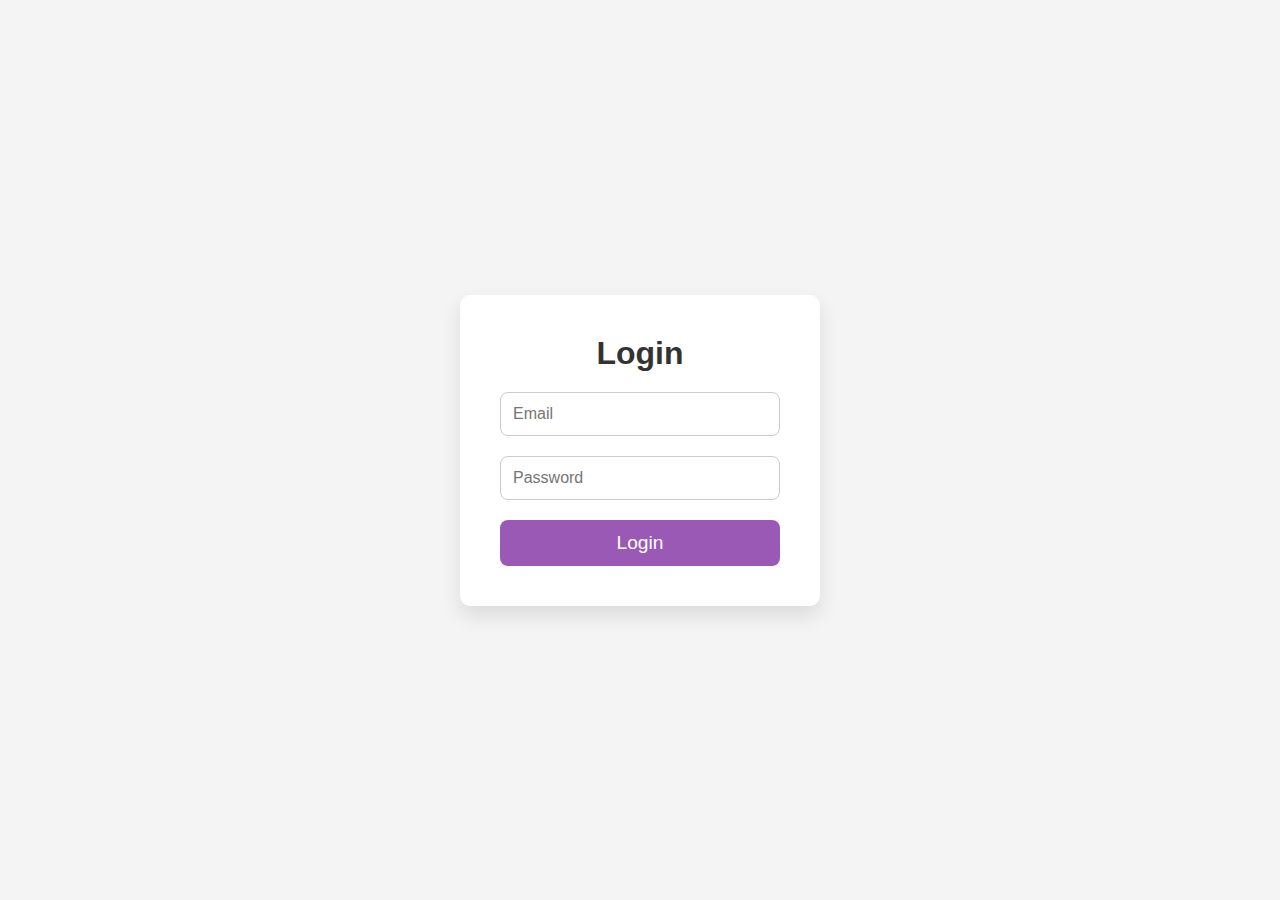
==== login.html @ ecb87f2a "Calendar" ====
<!DOCTYPE html>
<html lang="en">
<head>
  <meta charset="UTF-8">
  <meta name="viewport" content="width=device-width, initial-scale=1.0">
  <title>Login Page</title>
  <link rel="stylesheet" href="login.css">
</head>
<body>
  <div class="login-container">
    <div class="login-box">
      <h2>Login</h2>
      <form id="login-form">
        <div class="input-box">
          <input type="email" id="email" required placeholder="Email">
        </div>
        <div class="input-box">
          <input type="password" id="password" required placeholder="Password">
        </div>
        <button type="submit" id="login-btn">Login</button>
      </form>
    </div>
  </div>

  <script src="login.js"></script>
</body>
</html>
---- login.css ----
/* General Reset */
* {
    margin: 0;
    padding: 0;
    box-sizing: border-box;
    font-family: 'Poppins', sans-serif;
  }
  
  body {
    background-color: #f4f4f4;
    display: flex;
    justify-content: center;
    align-items: center;
    height: 100vh;
  }
  
  .login-container {
    width: 100%;
    max-width: 400px;
    padding: 20px;
  }
  
  .login-box {
    background-color: #fff;
    border-radius: 10px;
    padding: 40px;
    box-shadow: 0px 10px 20px rgba(0, 0, 0, 0.1);
    text-align: center;
  }
  
  .login-box h2 {
    margin-bottom: 20px;
    font-size: 2rem;
    color: #333;
  }
  
  .input-box {
    margin-bottom: 20px;
    position: relative;
  }
  
  .input-box input {
    width: 100%;
    padding: 12px;
    border: 1px solid #ccc;
    border-radius: 8px;
    font-size: 1rem;
    outline: none;
    transition: border 0.3s;
  }
  
  .input-box input:focus {
    border-color: #9B59B6;
  }
  
  button {
    width: 100%;
    padding: 12px;
    border: none;
    border-radius: 8px;
    background-color: #9B59B6;
    color: #fff;
    font-size: 1.2rem;
    cursor: pointer;
    transition: background-color 0.3s;
  }
  
  button:hover {
    background-color: #7d3c98;
  }
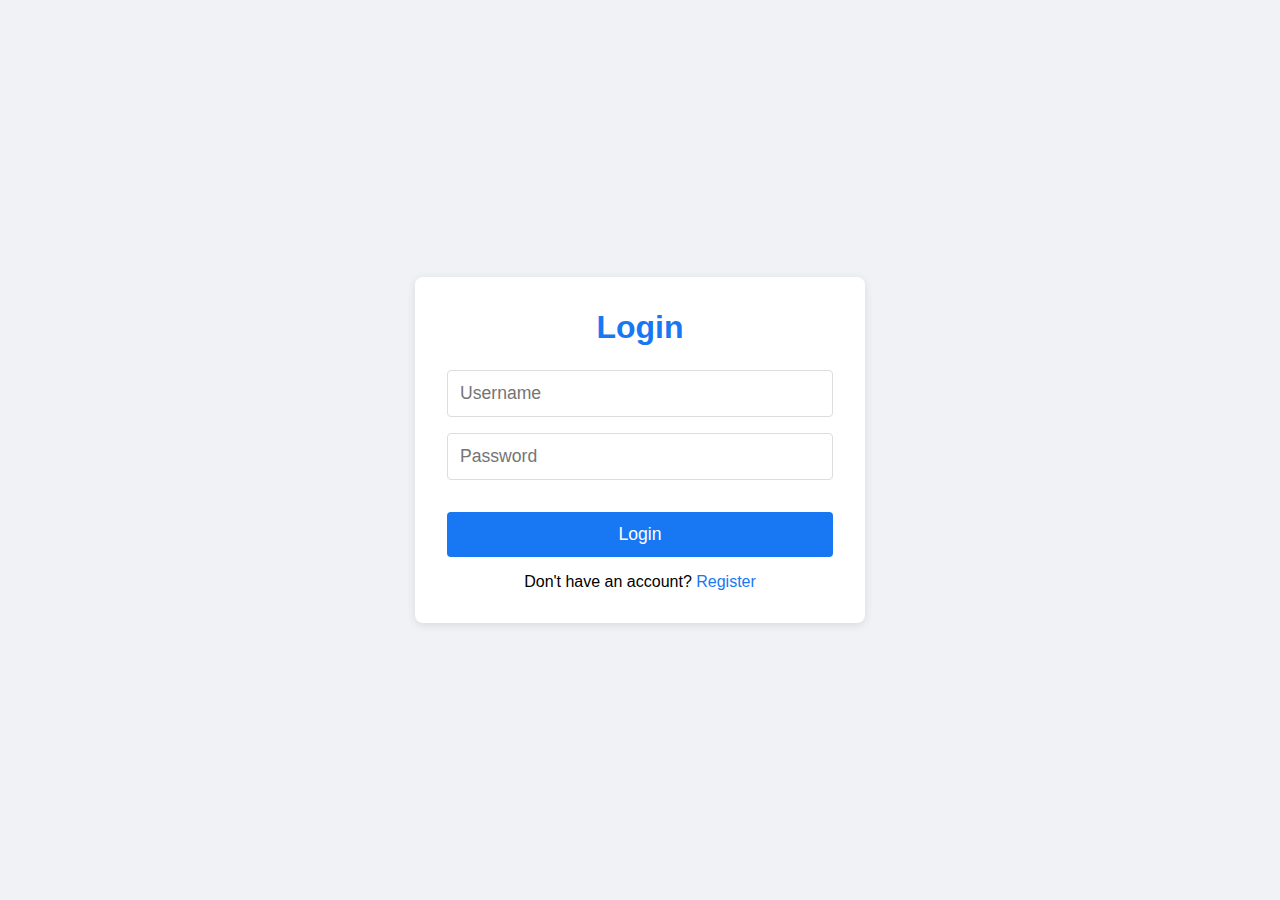
==== commit 822420d1: "added login and register page" ====
--- a/login.html
+++ b/login.html
@@ -1,27 +1,22 @@
 <!DOCTYPE html>
 <html lang="en">
 <head>
-  <meta charset="UTF-8">
-  <meta name="viewport" content="width=device-width, initial-scale=1.0">
-  <title>Login Page</title>
-  <link rel="stylesheet" href="login.css">
+    <meta charset="UTF-8">
+    <meta name="viewport" content="width=device-width, initial-scale=1.0">
+    <title>Login</title>
+    <link rel="stylesheet" href="style_login.css">
 </head>
 <body>
-  <div class="login-container">
-    <div class="login-box">
-      <h2>Login</h2>
-      <form id="login-form">
-        <div class="input-box">
-          <input type="email" id="email" required placeholder="Email">
-        </div>
-        <div class="input-box">
-          <input type="password" id="password" required placeholder="Password">
-        </div>
-        <button type="submit" id="login-btn">Login</button>
-      </form>
+    <div class="container">
+        <h1>Login</h1>
+        <form id="loginForm">
+            <input type="text" id="username" placeholder="Username" required>
+            <input type="password" id="password" placeholder="Password" required>
+            <div id="errorMessage" class="error-message"></div>
+            <button type="submit">Login</button>
+        </form>
+        <p>Don't have an account? <a href="/register.html">Register</a></p>
     </div>
-  </div>
-
-  <script src="login.js"></script>
+    <script src="login.js"></script>
 </body>
-</html>
+</html>--- a/style_login.css
+++ b/style_login.css
@@ -0,0 +1,120 @@
+* {
+    box-sizing: border-box;
+    margin: 0;
+    padding: 0;
+}
+
+body {
+    font-family: Arial, sans-serif;
+    background-color: #f0f2f5;
+    display: flex;
+    justify-content: center;
+    align-items: center;
+    min-height: 100vh;
+    padding: 20px;
+}
+
+.container {
+    background-color: white;
+    border-radius: 8px;
+    box-shadow: 0 2px 10px rgba(0, 0, 0, 0.1);
+    padding: 1.5rem;
+    width: 100%;
+    max-width: 350px;
+}
+
+h1 {
+    text-align: center;
+    margin-bottom: 1.5rem;
+    color: #1877f2;
+    font-size: 1.5rem;
+}
+
+form {
+    display: flex;
+    flex-direction: column;
+}
+
+input {
+    margin-bottom: 1rem;
+    padding: 0.75rem;
+    border: 1px solid #ddd;
+    border-radius: 4px;
+    font-size: 0.9rem;
+}
+
+button {
+    background-color: #1877f2;
+    color: white;
+    border: none;
+    padding: 0.75rem;
+    border-radius: 4px;
+    font-size: 0.9rem;
+    cursor: pointer;
+    transition: background-color 0.3s ease;
+}
+
+button:hover {
+    background-color: #166fe5;
+}
+
+p {
+    text-align: center;
+    margin-top: 1rem;
+    font-size: 0.8rem;
+}
+
+a {
+    color: #1877f2;
+    text-decoration: none;
+}
+
+a:hover {
+    text-decoration: underline;
+}
+
+.error-message {
+    color: red;
+    font-size: 0.8rem;
+    margin-bottom: 1rem;
+    text-align: center;
+}
+
+/* Tablet breakpoint */
+@media screen and (min-width: 768px) {
+    .container {
+        max-width: 400px;
+        padding: 2rem;
+    }
+
+    h1 {
+        font-size: 1.75rem;
+    }
+
+    input, button {
+        font-size: 1rem;
+    }
+
+    p, .error-message {
+        font-size: 0.9rem;
+    }
+}
+
+/* Desktop breakpoint */
+@media screen and (min-width: 1024px) {
+    .container {
+        max-width: 450px;
+    }
+
+    h1 {
+        font-size: 2rem;
+    }
+
+    input, button {
+        font-size: 1.1rem;
+    }
+
+    p, .error-message {
+        font-size: 1rem;
+    }
+}